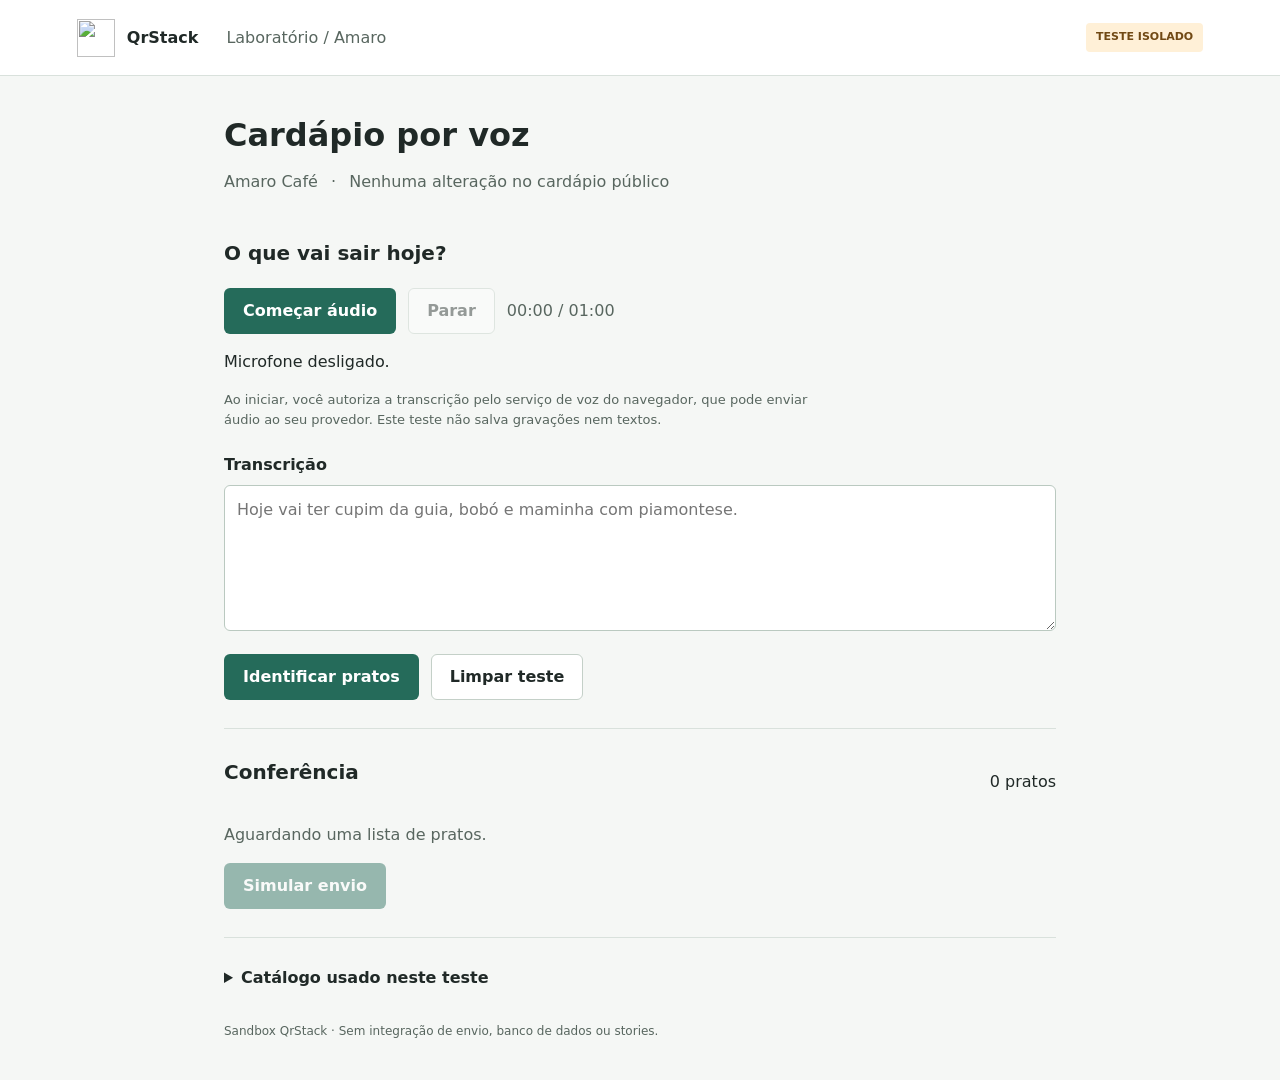
==== sandbox/voz/index.html @ a769a888 "Add isolated Amaro voice menu sandbox without production writes" ====
<!doctype html>
<html lang="pt-BR"><head><meta charset="utf-8"><meta name="viewport" content="width=device-width, initial-scale=1"><meta name="robots" content="noindex,nofollow"><meta http-equiv="Content-Security-Policy" content="default-src 'self'; connect-src 'none'; img-src 'self'; script-src 'self'; style-src 'self'; form-action 'none'; object-src 'none'; base-uri 'none'"><title>Amaro · Laboratório de voz | QrStack</title><link rel="stylesheet" href="style.css"></head>
<body><header><img src="../../assets/qrstack-mark.png" alt=""><strong>QrStack</strong><span>Laboratório / Amaro</span><b>TESTE ISOLADO</b></header>
<main><h1>Cardápio por voz</h1><p class="intro">Amaro Café <span>·</span> Nenhuma alteração no cardápio público</p>
<section aria-labelledby="dictate"><h2 id="dictate">O que vai sair hoje?</h2><div class="record-controls"><button id="record">Começar áudio</button><button id="stop" class="secondary" disabled>Parar</button><output id="timer">00:00 / 01:00</output></div>
<p id="speech-status" role="status">Microfone desligado.</p><p class="privacy">Ao iniciar, você autoriza a transcrição pelo serviço de voz do navegador, que pode enviar áudio ao seu provedor. Este teste não salva gravações nem textos.</p>
<label for="transcript">Transcrição</label><textarea id="transcript" maxlength="2500" rows="5" placeholder="Hoje vai ter cupim da guia, bobó e maminha com piamontese."></textarea><div class="actions"><button id="analyze">Identificar pratos</button><button id="clear" class="secondary">Limpar teste</button></div></section>
<section aria-labelledby="review-title"><div class="section-head"><h2 id="review-title">Conferência</h2><span id="count">0 pratos</span></div><p id="review-status" role="status">Aguardando uma lista de pratos.</p><div id="review"></div><button id="simulate" disabled>Simular envio</button><div id="receipt" role="status"></div></section>
<details><summary>Catálogo usado neste teste</summary><p>Cópia dos executivos ativos consultada em 11/11/2026. Não sincroniza nem altera a base real.</p><ul id="catalog"></ul></details><footer>Sandbox QrStack · Sem integração de envio, banco de dados ou stories.</footer></main>
<script src="catalog.js"></script><script src="matcher.js"></script><script src="app.js"></script></body></html>
---- sandbox/voz/style.css ----
:root{font-family:system-ui,sans-serif;color:#202927;background:#f5f7f5;font-size:16px;line-height:1.5}*{box-sizing:border-box;letter-spacing:0}body{margin:0}header{display:flex;align-items:center;gap:12px;min-height:76px;padding:16px 6%;border-bottom:1px solid #d9e1dc;background:white}header img{width:38px;height:38px;object-fit:contain}header span{color:#58665f;margin-left:16px}header b{font-size:11px;color:#714914;background:#fff0d7;padding:6px 10px;border-radius:4px;margin-left:auto}main{max-width:880px;margin:40px auto;padding:0 24px}h1{font-size:32px;line-height:1.2;margin:0 0 10px}h2{font-size:20px;margin:0 0 20px}.intro{color:#58665f}.intro span{padding:0 8px}section{padding:28px 0;border-bottom:1px solid #d9e1dc}.record-controls,.actions,.section-head{display:flex;gap:12px;align-items:center;flex-wrap:wrap}.section-head{justify-content:space-between}button{font:inherit;font-weight:650;min-height:46px;padding:10px 18px;border:1px solid transparent;border-radius:6px;background:#256b5a;color:white;cursor:pointer}button:hover{background:#195342}button.secondary{background:white;color:#202927;border-color:#c4d0c8}button:disabled{opacity:.45;cursor:not-allowed}button:focus-visible,textarea:focus-visible,select:focus-visible,summary:focus-visible{outline:3px solid #408578;outline-offset:3px}textarea,select{width:100%;font:inherit;background:white;color:inherit;border:1px solid #bac9c0;border-radius:6px;padding:12px}textarea{resize:vertical;margin:8px 0 16px}label{font-weight:600}output{font-variant-numeric:tabular-nums;color:#58665f}.privacy{font-size:13px;color:#58665f;max-width:72ch;margin-bottom:24px}.dish{padding:18px 0;border-top:1px solid #d9e1dc}.dish label{display:block;margin-bottom:8px}.dish small{display:block;margin:8px 0;color:#58665f}#review-status{color:#58665f}#receipt:not(:empty){margin-top:20px;padding:16px;background:#e2eee7;border-radius:6px}details{margin-top:28px}summary{cursor:pointer;font-weight:650}li{margin-bottom:8px}footer{font-size:12px;color:#58665f;margin:32px 0}#record[aria-pressed=true]{background:#a23832}#speech-status{min-height:24px}#review:empty{display:none}@media(max-width:600px){header{padding:14px 18px;flex-wrap:wrap;gap:8px}header span{display:none}main{margin:28px auto;padding:0 18px}h1{font-size:27px}.actions button{flex:1}section{padding:24px 0}button{padding:10px 14px}}
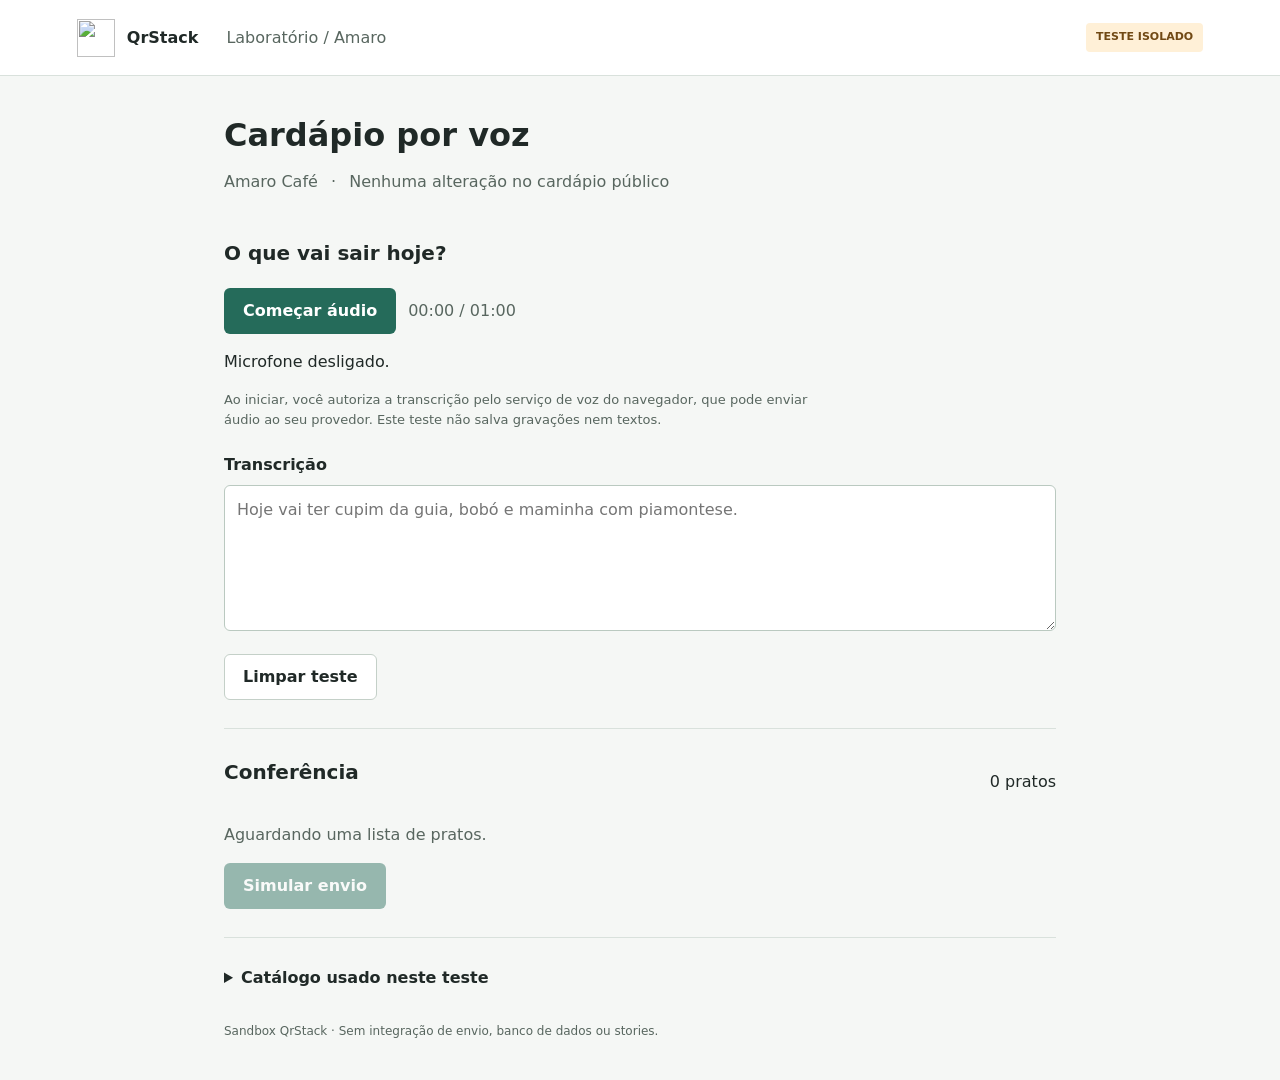
==== commit 52af01c7: "Stream voice dish suggestions and stop automatically after pauses" ====
--- a/sandbox/voz/index.html
+++ b/sandbox/voz/index.html
@@ -2,9 +2,9 @@
 <html lang="pt-BR"><head><meta charset="utf-8"><meta name="viewport" content="width=device-width, initial-scale=1"><meta name="robots" content="noindex,nofollow"><meta http-equiv="Content-Security-Policy" content="default-src 'self'; connect-src 'none'; img-src 'self'; script-src 'self'; style-src 'self'; form-action 'none'; object-src 'none'; base-uri 'none'"><title>Amaro · Laboratório de voz | QrStack</title><link rel="stylesheet" href="style.css"></head>
 <body><header><img src="../../assets/qrstack-mark.png" alt=""><strong>QrStack</strong><span>Laboratório / Amaro</span><b>TESTE ISOLADO</b></header>
 <main><h1>Cardápio por voz</h1><p class="intro">Amaro Café <span>·</span> Nenhuma alteração no cardápio público</p>
-<section aria-labelledby="dictate"><h2 id="dictate">O que vai sair hoje?</h2><div class="record-controls"><button id="record">Começar áudio</button><button id="stop" class="secondary" disabled>Parar</button><output id="timer">00:00 / 01:00</output></div>
+<section aria-labelledby="dictate"><h2 id="dictate">O que vai sair hoje?</h2><div class="record-controls"><button id="record">Começar áudio</button><output id="timer">00:00 / 01:00</output></div>
 <p id="speech-status" role="status">Microfone desligado.</p><p class="privacy">Ao iniciar, você autoriza a transcrição pelo serviço de voz do navegador, que pode enviar áudio ao seu provedor. Este teste não salva gravações nem textos.</p>
-<label for="transcript">Transcrição</label><textarea id="transcript" maxlength="2500" rows="5" placeholder="Hoje vai ter cupim da guia, bobó e maminha com piamontese."></textarea><div class="actions"><button id="analyze">Identificar pratos</button><button id="clear" class="secondary">Limpar teste</button></div></section>
+<label for="transcript">Transcrição</label><textarea id="transcript" maxlength="2500" rows="5" placeholder="Hoje vai ter cupim da guia, bobó e maminha com piamontese."></textarea><div class="actions"><button id="clear" class="secondary">Limpar teste</button></div></section>
 <section aria-labelledby="review-title"><div class="section-head"><h2 id="review-title">Conferência</h2><span id="count">0 pratos</span></div><p id="review-status" role="status">Aguardando uma lista de pratos.</p><div id="review"></div><button id="simulate" disabled>Simular envio</button><div id="receipt" role="status"></div></section>
 <details><summary>Catálogo usado neste teste</summary><p>Cópia dos executivos ativos consultada em 11/11/2026. Não sincroniza nem altera a base real.</p><ul id="catalog"></ul></details><footer>Sandbox QrStack · Sem integração de envio, banco de dados ou stories.</footer></main>
-<script src="catalog.js"></script><script src="matcher.js"></script><script src="app.js"></script></body></html>
+<script src="catalog.js"></script><script src="matcher.js?v=2"></script><script src="app.js?v=2"></script></body></html>
